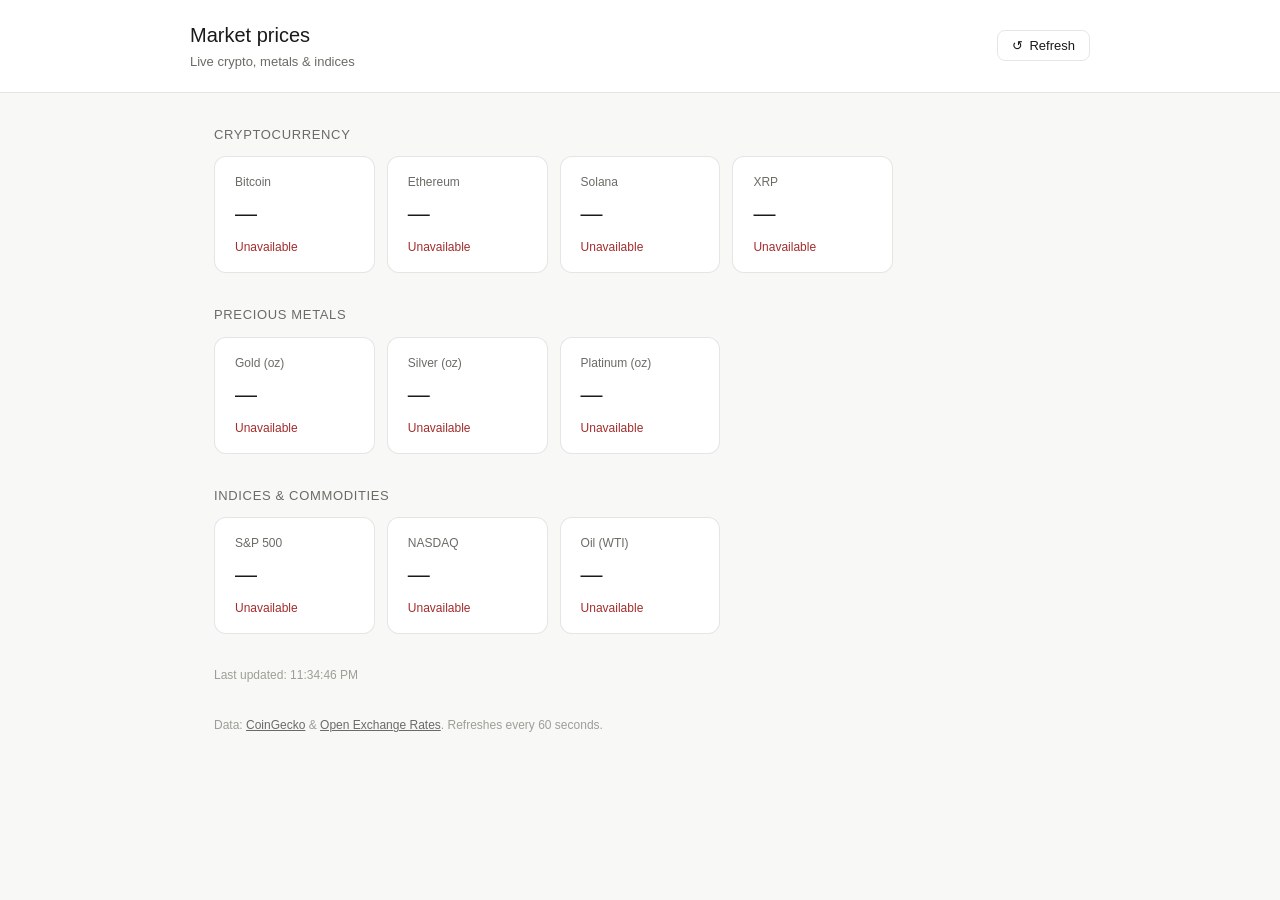
==== index.html @ fa451ee8 "First batch" ====
<!DOCTYPE html>
<html lang="en">
<head>
  <meta charset="UTF-8" />
  <meta name="viewport" content="width=device-width, initial-scale=1.0" />
  <title>Market Prices — Live Tracker</title>
  <link rel="stylesheet" href="style.css" />
</head>
<body>

  <header>
    <div class="header-inner">
      <div>
        <h1>Market prices</h1>
        <p class="subtitle">Live crypto, metals &amp; indices</p>
      </div>
      <button id="refresh-btn" onclick="fetchAll()">
        <span id="refresh-icon">↺</span> Refresh
      </button>
    </div>
  </header>

  <main>
    <section class="section">
      <h2 class="section-title">Cryptocurrency</h2>
      <div class="grid" id="crypto-grid">
        <div class="card skeleton"></div>
        <div class="card skeleton"></div>
        <div class="card skeleton"></div>
      </div>
    </section>

    <section class="section">
      <h2 class="section-title">Precious metals</h2>
      <div class="grid" id="metals-grid">
        <div class="card skeleton"></div>
        <div class="card skeleton"></div>
      </div>
    </section>

    <section class="section">
      <h2 class="section-title">Indices &amp; commodities</h2>
      <div class="grid" id="indices-grid">
        <div class="card skeleton"></div>
        <div class="card skeleton"></div>
        <div class="card skeleton"></div>
      </div>
    </section>

    <p class="updated" id="updated-time">Fetching prices…</p>
  </main>

  <footer>
    <p>Data: <a href="https://www.coingecko.com" target="_blank">CoinGecko</a> &amp; <a href="https://open.er-api.com" target="_blank">Open Exchange Rates</a>. Refreshes every 60 seconds.</p>
  </footer>

  <script src="app.js"></script>
</body>
</html>
---- style.css ----
/* ── Reset & base ────────────────────────────────── */
*, *::before, *::after { box-sizing: border-box; margin: 0; padding: 0; }

:root {
  --bg:        #f8f8f6;
  --surface:   #ffffff;
  --border:    rgba(0,0,0,0.10);
  --text:      #1a1a18;
  --muted:     #6b6b66;
  --hint:      #9e9e98;
  --up:        #0f6e56;
  --up-bg:     #e1f5ee;
  --down:      #a32d2d;
  --down-bg:   #fcebeb;
  --radius-md: 8px;
  --radius-lg: 12px;
}

@media (prefers-color-scheme: dark) {
  :root {
    --bg:      #1c1c1a;
    --surface: #262624;
    --border:  rgba(255,255,255,0.10);
    --text:    #f0f0ec;
    --muted:   #9e9e98;
    --hint:    #6b6b66;
    --up:      #5dcaa5;
    --up-bg:   #04342c;
    --down:    #f09595;
    --down-bg: #501313;
  }
}

body {
  font-family: -apple-system, BlinkMacSystemFont, "Segoe UI", Helvetica, Arial, sans-serif;
  background: var(--bg);
  color: var(--text);
  font-size: 15px;
  line-height: 1.5;
  min-height: 100vh;
}

/* ── Header ──────────────────────────────────────── */
header {
  background: var(--surface);
  border-bottom: 0.5px solid var(--border);
  padding: 1.25rem 1.5rem;
  position: sticky;
  top: 0;
  z-index: 10;
}

.header-inner {
  max-width: 900px;
  margin: 0 auto;
  display: flex;
  align-items: center;
  justify-content: space-between;
  gap: 1rem;
}

header h1 {
  font-size: 20px;
  font-weight: 500;
  color: var(--text);
}

.subtitle {
  font-size: 13px;
  color: var(--muted);
  margin-top: 2px;
}

/* ── Refresh button ──────────────────────────────── */
#refresh-btn {
  background: transparent;
  border: 0.5px solid var(--border);
  border-radius: var(--radius-md);
  padding: 7px 14px;
  font-size: 13px;
  color: var(--text);
  cursor: pointer;
  display: flex;
  align-items: center;
  gap: 6px;
  transition: background 0.15s;
  white-space: nowrap;
}
#refresh-btn:hover { background: rgba(0,0,0,0.05); }
#refresh-btn:active { transform: scale(0.97); }
#refresh-btn.loading #refresh-icon { display: inline-block; animation: spin 0.8s linear infinite; }

@keyframes spin { to { transform: rotate(360deg); } }

/* ── Main layout ─────────────────────────────────── */
main {
  max-width: 900px;
  margin: 0 auto;
  padding: 2rem 1.5rem;
}

.section { margin-bottom: 2rem; }

.section-title {
  font-size: 13px;
  font-weight: 500;
  color: var(--muted);
  text-transform: uppercase;
  letter-spacing: 0.05em;
  margin-bottom: 0.75rem;
}

/* ── Grid & cards ────────────────────────────────── */
.grid {
  display: grid;
  grid-template-columns: repeat(auto-fill, minmax(160px, 1fr));
  gap: 12px;
}

.card {
  background: var(--surface);
  border: 0.5px solid var(--border);
  border-radius: var(--radius-lg);
  padding: 1rem 1.25rem;
  min-height: 110px;
}

/* Skeleton loader */
.skeleton {
  background: linear-gradient(90deg, var(--surface) 25%, var(--border) 50%, var(--surface) 75%);
  background-size: 200% 100%;
  animation: shimmer 1.4s infinite;
  border-color: transparent;
}
@keyframes shimmer { to { background-position: -200% 0; } }

.card-name {
  font-size: 12px;
  color: var(--muted);
  margin-bottom: 6px;
  white-space: nowrap;
  overflow: hidden;
  text-overflow: ellipsis;
}

.card-price {
  font-size: 22px;
  font-weight: 500;
  color: var(--text);
  margin-bottom: 8px;
  white-space: nowrap;
}

.badge {
  display: inline-block;
  font-size: 12px;
  font-weight: 500;
  padding: 2px 9px;
  border-radius: 99px;
}
.badge.up   { background: var(--up-bg);   color: var(--up);   }
.badge.down { background: var(--down-bg); color: var(--down); }
.badge.flat { background: rgba(0,0,0,0.06); color: var(--muted); }

.card-error {
  font-size: 12px;
  color: var(--down);
  margin-top: 4px;
}

/* ── Updated timestamp ───────────────────────────── */
.updated {
  font-size: 12px;
  color: var(--hint);
  margin-top: 0.5rem;
}

/* ── Footer ──────────────────────────────────────── */
footer {
  max-width: 900px;
  margin: 0 auto;
  padding: 0 1.5rem 2rem;
  font-size: 12px;
  color: var(--hint);
}
footer a { color: var(--muted); }
footer a:hover { color: var(--text); }

/* ── Responsive ──────────────────────────────────── */
@media (max-width: 480px) {
  main, footer { padding-left: 1rem; padding-right: 1rem; }
  .header-inner { flex-direction: column; align-items: flex-start; }
  .card-price { font-size: 19px; }
}
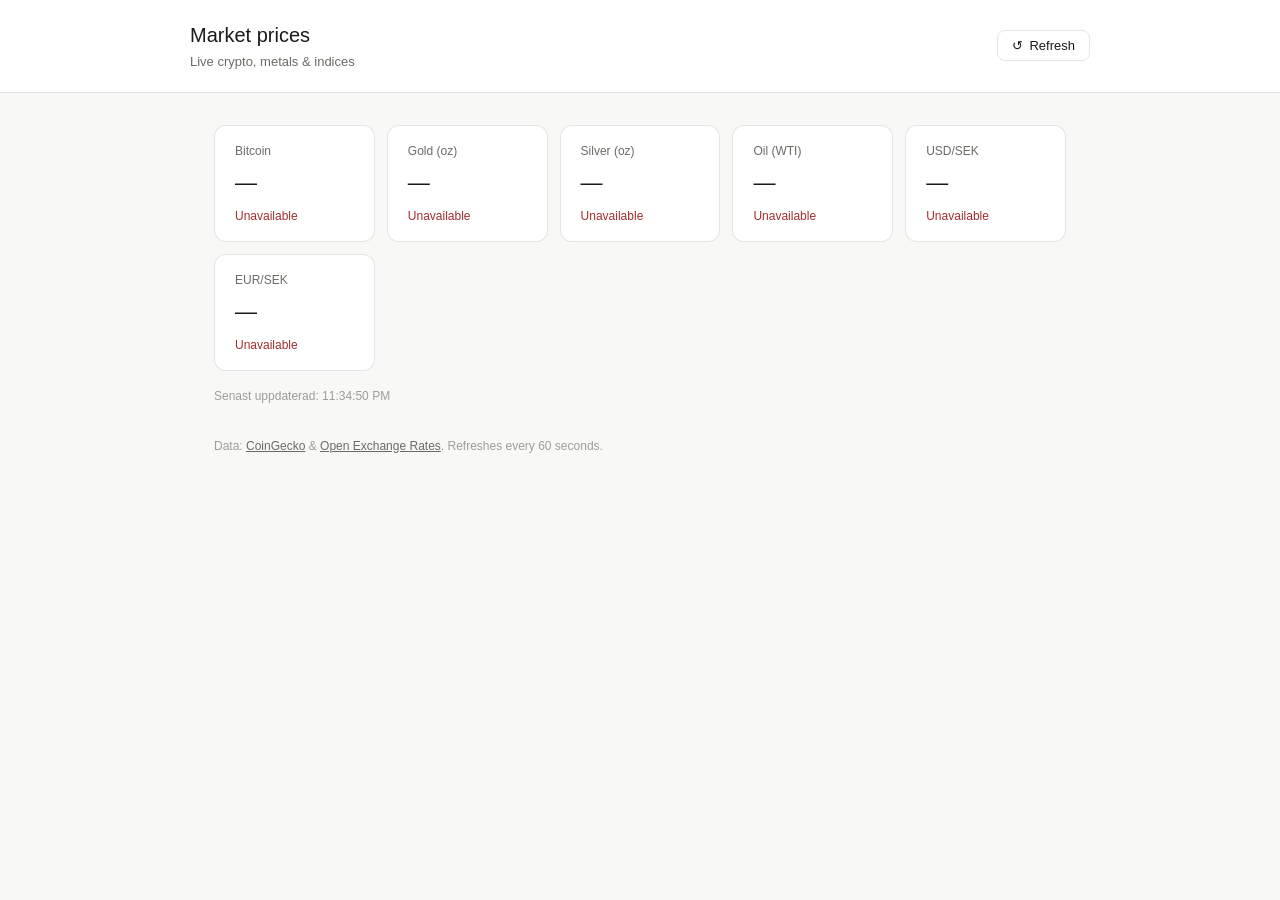
==== commit 751d7244: "2.2" ====
--- a/index.html
+++ b/index.html
@@ -14,39 +14,25 @@
         <h1>Market prices</h1>
         <p class="subtitle">Live crypto, metals &amp; indices</p>
       </div>
-      <button id="refresh-btn" onclick="fetchAll()">
+      <button id="refresh-btn">
         <span id="refresh-icon">↺</span> Refresh
       </button>
     </div>
   </header>
 
   <main>
-    <section class="section">
-      <h2 class="section-title">Cryptocurrency</h2>
-      <div class="grid" id="crypto-grid">
-        <div class="card skeleton"></div>
-        <div class="card skeleton"></div>
-        <div class="card skeleton"></div>
-      </div>
-    </section>
-
-    <section class="section">
-      <h2 class="section-title">Precious metals</h2>
-      <div class="grid" id="metals-grid">
-        <div class="card skeleton"></div>
-        <div class="card skeleton"></div>
-      </div>
-    </section>
-
-    <section class="section">
-      <h2 class="section-title">Indices &amp; commodities</h2>
-      <div class="grid" id="indices-grid">
-        <div class="card skeleton"></div>
-        <div class="card skeleton"></div>
-        <div class="card skeleton"></div>
-      </div>
-    </section>
-
+    <div class="grid" id="crypto-grid">
+      <div class="card skeleton"></div>
+    </div>
+    <div class="grid" id="metals-grid">
+      <div class="card skeleton"></div>
+      <div class="card skeleton"></div>
+    </div>
+    <div class="grid" id="indices-grid">
+      <div class="card skeleton"></div>
+      <div class="card skeleton"></div>
+      <div class="card skeleton"></div>
+    </div>
     <p class="updated" id="updated-time">Fetching prices…</p>
   </main>
 
@@ -56,4 +42,4 @@
 
   <script src="app.js"></script>
 </body>
-</html>
+</html>
--- a/style.css
+++ b/style.css
@@ -86,9 +86,12 @@
   transition: background 0.15s;
   white-space: nowrap;
 }
-#refresh-btn:hover { background: rgba(0,0,0,0.05); }
+#refresh-btn:hover  { background: rgba(0,0,0,0.05); }
 #refresh-btn:active { transform: scale(0.97); }
-#refresh-btn.loading #refresh-icon { display: inline-block; animation: spin 0.8s linear infinite; }
+#refresh-btn.loading #refresh-icon {
+  display: inline-block;
+  animation: spin 0.8s linear infinite;
+}
 
 @keyframes spin { to { transform: rotate(360deg); } }
 
@@ -97,26 +100,20 @@
   max-width: 900px;
   margin: 0 auto;
   padding: 2rem 1.5rem;
-}
-
-.section { margin-bottom: 2rem; }
-
-.section-title {
-  font-size: 13px;
-  font-weight: 500;
-  color: var(--muted);
-  text-transform: uppercase;
-  letter-spacing: 0.05em;
-  margin-bottom: 0.75rem;
-}
-
-/* ── Grid & cards ────────────────────────────────── */
-.grid {
   display: grid;
   grid-template-columns: repeat(auto-fill, minmax(160px, 1fr));
   gap: 12px;
+  align-items: start;
 }
 
+/* Grids flödar in i förälderns grid */
+#crypto-grid,
+#metals-grid,
+#indices-grid {
+  display: contents;
+}
+
+/* ── Cards ───────────────────────────────────────── */
 .card {
   background: var(--surface);
   border: 0.5px solid var(--border);
@@ -158,9 +155,9 @@
   padding: 2px 9px;
   border-radius: 99px;
 }
-.badge.up   { background: var(--up-bg);   color: var(--up);   }
-.badge.down { background: var(--down-bg); color: var(--down); }
-.badge.flat { background: rgba(0,0,0,0.06); color: var(--muted); }
+.badge.up   { background: var(--up-bg);             color: var(--up);   }
+.badge.down { background: var(--down-bg);            color: var(--down); }
+.badge.flat { background: rgba(0,0,0,0.06);          color: var(--muted); }
 
 .card-error {
   font-size: 12px;
@@ -170,9 +167,10 @@
 
 /* ── Updated timestamp ───────────────────────────── */
 .updated {
+  grid-column: 1 / -1;
   font-size: 12px;
   color: var(--hint);
-  margin-top: 0.5rem;
+  margin-top: 0.25rem;
 }
 
 /* ── Footer ──────────────────────────────────────── */
@@ -183,12 +181,12 @@
   font-size: 12px;
   color: var(--hint);
 }
-footer a { color: var(--muted); }
-footer a:hover { color: var(--text); }
+footer a       { color: var(--muted); }
+footer a:hover { color: var(--text);  }
 
 /* ── Responsive ──────────────────────────────────── */
 @media (max-width: 480px) {
-  main, footer { padding-left: 1rem; padding-right: 1rem; }
-  .header-inner { flex-direction: column; align-items: flex-start; }
-  .card-price { font-size: 19px; }
-}
+  main, footer      { padding-left: 1rem; padding-right: 1rem; }
+  .header-inner     { flex-direction: column; align-items: flex-start; }
+  .card-price       { font-size: 19px; }
+}
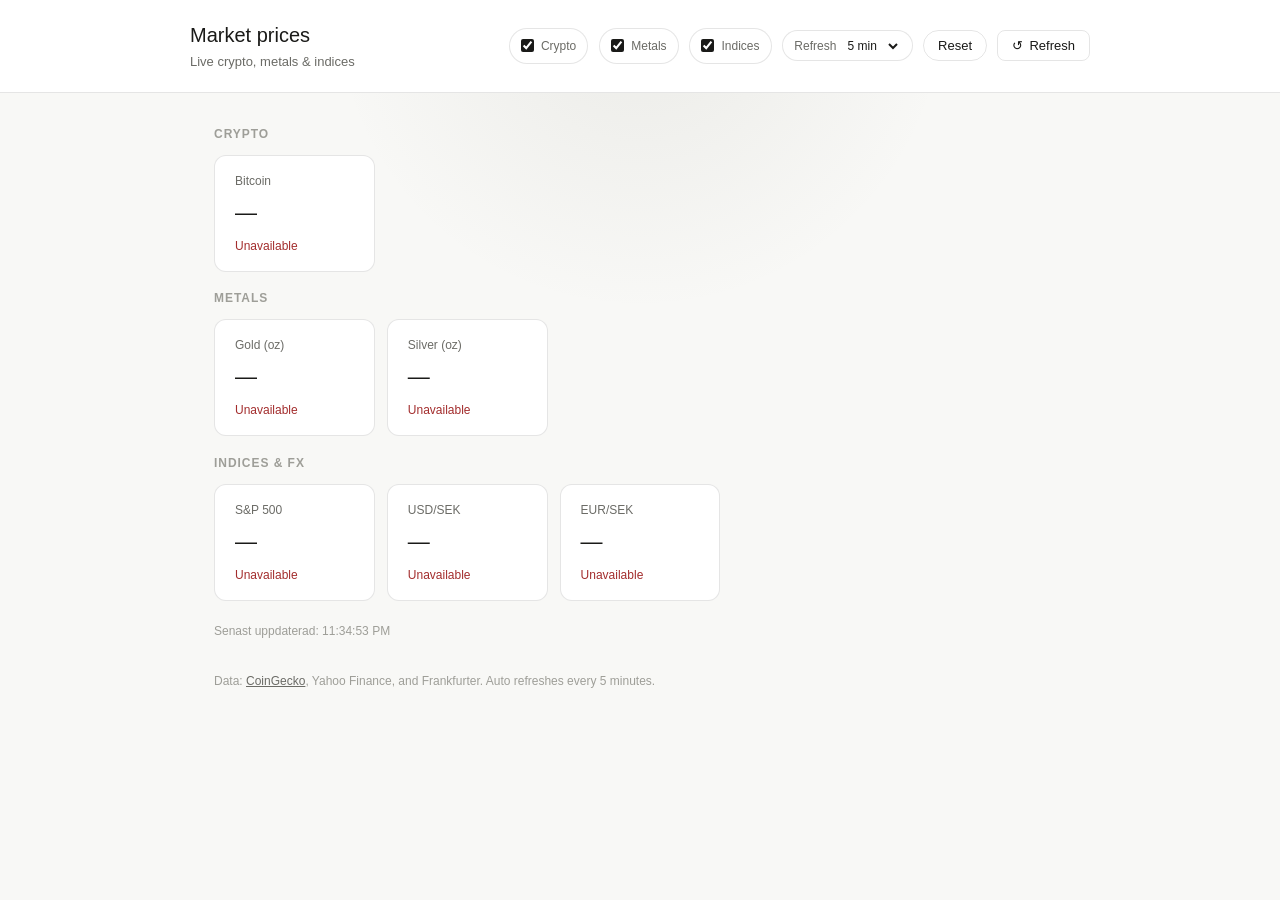
==== commit 412f55e1: "2.3" ====
--- a/index.html
+++ b/index.html
@@ -14,30 +14,71 @@
         <h1>Market prices</h1>
         <p class="subtitle">Live crypto, metals &amp; indices</p>
       </div>
-      <button id="refresh-btn">
-        <span id="refresh-icon">↺</span> Refresh
-      </button>
+      <div class="header-actions">
+        <label class="control control-inline">
+          <input type="checkbox" id="toggle-crypto" data-section-toggle="crypto" checked />
+          Crypto
+        </label>
+        <label class="control control-inline">
+          <input type="checkbox" id="toggle-metals" data-section-toggle="metals" checked />
+          Metals
+        </label>
+        <label class="control control-inline">
+          <input type="checkbox" id="toggle-indices" data-section-toggle="indices" checked />
+          Indices
+        </label>
+        <label class="control control-select" for="refresh-interval">
+          Refresh
+          <select id="refresh-interval">
+            <option value="1">1 min</option>
+            <option value="5" selected>5 min</option>
+            <option value="15">15 min</option>
+          </select>
+        </label>
+        <button id="reset-layout" type="button">Reset</button>
+        <button id="refresh-btn" type="button">
+          <span id="refresh-icon">↺</span> Refresh
+        </button>
+      </div>
     </div>
   </header>
 
   <main>
-    <div class="grid" id="crypto-grid">
-      <div class="card skeleton"></div>
-    </div>
-    <div class="grid" id="metals-grid">
-      <div class="card skeleton"></div>
-      <div class="card skeleton"></div>
-    </div>
-    <div class="grid" id="indices-grid">
-      <div class="card skeleton"></div>
-      <div class="card skeleton"></div>
-      <div class="card skeleton"></div>
-    </div>
+    <section class="market-section" data-section="crypto">
+      <div class="section-head">
+        <h2>Crypto</h2>
+      </div>
+      <div class="grid" id="crypto-grid">
+        <div class="card skeleton"></div>
+      </div>
+    </section>
+
+    <section class="market-section" data-section="metals">
+      <div class="section-head">
+        <h2>Metals</h2>
+      </div>
+      <div class="grid" id="metals-grid">
+        <div class="card skeleton"></div>
+        <div class="card skeleton"></div>
+      </div>
+    </section>
+
+    <section class="market-section" data-section="indices">
+      <div class="section-head">
+        <h2>Indices &amp; FX</h2>
+      </div>
+      <div class="grid" id="indices-grid">
+        <div class="card skeleton"></div>
+        <div class="card skeleton"></div>
+        <div class="card skeleton"></div>
+      </div>
+    </section>
+
     <p class="updated" id="updated-time">Fetching prices…</p>
   </main>
 
   <footer>
-    <p>Data: <a href="https://www.coingecko.com" target="_blank">CoinGecko</a> &amp; <a href="https://open.er-api.com" target="_blank">Open Exchange Rates</a>. Refreshes every 60 seconds.</p>
+    <p>Data: <a href="https://www.coingecko.com" target="_blank" rel="noreferrer">CoinGecko</a>, Yahoo Finance, and Frankfurter. Auto refreshes every <span id="refresh-label">5 minutes</span>.</p>
   </footer>
 
   <script src="app.js"></script>
--- a/style.css
+++ b/style.css
@@ -5,6 +5,7 @@
   --bg:        #f8f8f6;
   --surface:   #ffffff;
   --border:    rgba(0,0,0,0.10);
+  --border-strong: rgba(0,0,0,0.16);
   --text:      #1a1a18;
   --muted:     #6b6b66;
   --hint:      #9e9e98;
@@ -21,6 +22,7 @@
     --bg:      #1c1c1a;
     --surface: #262624;
     --border:  rgba(255,255,255,0.10);
+    --border-strong: rgba(255,255,255,0.16);
     --text:    #f0f0ec;
     --muted:   #9e9e98;
     --hint:    #6b6b66;
@@ -33,7 +35,9 @@
 
 body {
   font-family: -apple-system, BlinkMacSystemFont, "Segoe UI", Helvetica, Arial, sans-serif;
-  background: var(--bg);
+  background:
+    radial-gradient(circle at top, rgba(120, 120, 100, 0.10), transparent 28%),
+    var(--bg);
   color: var(--text);
   font-size: 15px;
   line-height: 1.5;
@@ -71,6 +75,64 @@
   margin-top: 2px;
 }
 
+.header-actions {
+  display: flex;
+  align-items: center;
+  justify-content: flex-end;
+  gap: 0.65rem;
+  flex-wrap: wrap;
+}
+
+.control {
+  display: inline-flex;
+  align-items: center;
+  gap: 0.45rem;
+  font-size: 12px;
+  color: var(--muted);
+}
+
+.control-inline {
+  padding: 0.5rem 0.7rem;
+  border: 0.5px solid var(--border);
+  border-radius: 999px;
+  background: rgba(255,255,255,0.25);
+}
+
+.control-inline input {
+  accent-color: var(--text);
+}
+
+.control-select {
+  padding: 0.35rem 0.7rem;
+  border: 0.5px solid var(--border);
+  border-radius: 999px;
+  background: rgba(255,255,255,0.25);
+}
+
+.control-select select {
+  background: transparent;
+  border: 0;
+  color: var(--text);
+  font: inherit;
+  outline: none;
+}
+
+.header-actions button {
+  background: transparent;
+  border: 0.5px solid var(--border);
+  border-radius: 999px;
+  padding: 7px 14px;
+  font-size: 13px;
+  color: var(--text);
+  cursor: pointer;
+  transition: background 0.15s, border-color 0.15s;
+}
+
+.header-actions button:hover {
+  background: rgba(0,0,0,0.05);
+  border-color: var(--border-strong);
+}
+
 /* ── Refresh button ──────────────────────────────── */
 #refresh-btn {
   background: transparent;
@@ -100,17 +162,36 @@
   max-width: 900px;
   margin: 0 auto;
   padding: 2rem 1.5rem;
+  display: flex;
+  flex-direction: column;
+  gap: 1.1rem;
+}
+
+.market-section {
+  display: grid;
+  gap: 0.75rem;
+}
+
+.section-head {
+  display: flex;
+  align-items: center;
+  justify-content: space-between;
+  gap: 1rem;
+}
+
+.section-head h2 {
+  font-size: 12px;
+  font-weight: 600;
+  letter-spacing: 0.08em;
+  text-transform: uppercase;
+  color: var(--hint);
+}
+
+.grid {
   display: grid;
   grid-template-columns: repeat(auto-fill, minmax(160px, 1fr));
   gap: 12px;
   align-items: start;
-}
-
-/* Grids flödar in i förälderns grid */
-#crypto-grid,
-#metals-grid,
-#indices-grid {
-  display: contents;
 }
 
 /* ── Cards ───────────────────────────────────────── */
@@ -188,5 +269,9 @@
 @media (max-width: 480px) {
   main, footer      { padding-left: 1rem; padding-right: 1rem; }
   .header-inner     { flex-direction: column; align-items: flex-start; }
+  .header-actions   { width: 100%; justify-content: flex-start; }
+  .control-inline,
+  .control-select   { width: 100%; justify-content: space-between; }
+  .section-head     { align-items: flex-start; }
   .card-price       { font-size: 19px; }
 }
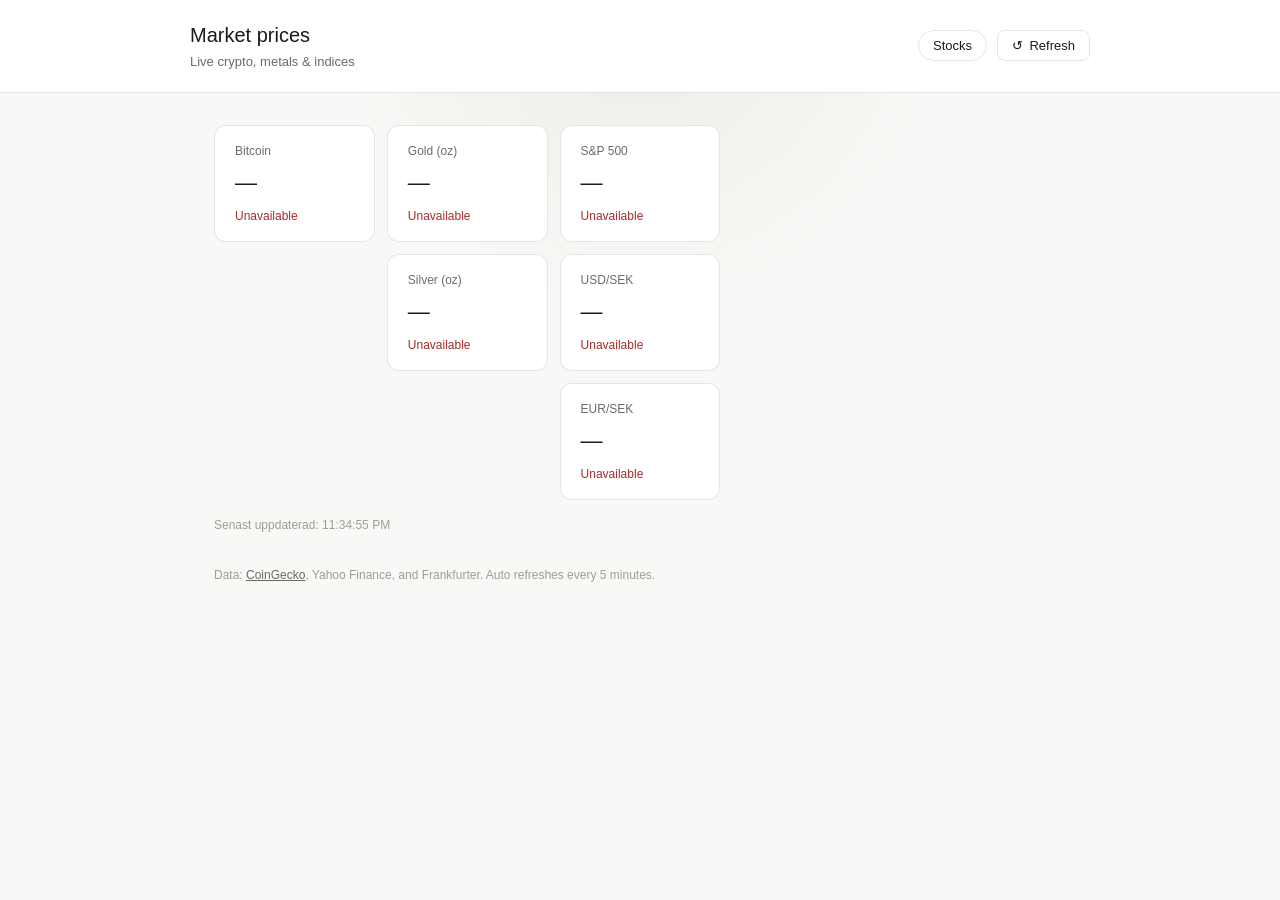
==== commit 2d08e82c: "2.4" ====
--- a/index.html
+++ b/index.html
@@ -15,27 +15,7 @@
         <p class="subtitle">Live crypto, metals &amp; indices</p>
       </div>
       <div class="header-actions">
-        <label class="control control-inline">
-          <input type="checkbox" id="toggle-crypto" data-section-toggle="crypto" checked />
-          Crypto
-        </label>
-        <label class="control control-inline">
-          <input type="checkbox" id="toggle-metals" data-section-toggle="metals" checked />
-          Metals
-        </label>
-        <label class="control control-inline">
-          <input type="checkbox" id="toggle-indices" data-section-toggle="indices" checked />
-          Indices
-        </label>
-        <label class="control control-select" for="refresh-interval">
-          Refresh
-          <select id="refresh-interval">
-            <option value="1">1 min</option>
-            <option value="5" selected>5 min</option>
-            <option value="15">15 min</option>
-          </select>
-        </label>
-        <button id="reset-layout" type="button">Reset</button>
+        <button id="tesla-page-btn" type="button">Stocks</button>
         <button id="refresh-btn" type="button">
           <span id="refresh-icon">↺</span> Refresh
         </button>
@@ -44,35 +24,20 @@
   </header>
 
   <main>
-    <section class="market-section" data-section="crypto">
-      <div class="section-head">
-        <h2>Crypto</h2>
-      </div>
-      <div class="grid" id="crypto-grid">
-        <div class="card skeleton"></div>
-      </div>
-    </section>
+    <div class="grid" id="crypto-grid">
+      <div class="card skeleton"></div>
+    </div>
 
-    <section class="market-section" data-section="metals">
-      <div class="section-head">
-        <h2>Metals</h2>
-      </div>
-      <div class="grid" id="metals-grid">
-        <div class="card skeleton"></div>
-        <div class="card skeleton"></div>
-      </div>
-    </section>
+    <div class="grid" id="metals-grid">
+      <div class="card skeleton"></div>
+      <div class="card skeleton"></div>
+    </div>
 
-    <section class="market-section" data-section="indices">
-      <div class="section-head">
-        <h2>Indices &amp; FX</h2>
-      </div>
-      <div class="grid" id="indices-grid">
-        <div class="card skeleton"></div>
-        <div class="card skeleton"></div>
-        <div class="card skeleton"></div>
-      </div>
-    </section>
+    <div class="grid" id="indices-grid">
+      <div class="card skeleton"></div>
+      <div class="card skeleton"></div>
+      <div class="card skeleton"></div>
+    </div>
 
     <p class="updated" id="updated-time">Fetching prices…</p>
   </main>
--- a/style.css
+++ b/style.css
@@ -162,29 +162,10 @@
   max-width: 900px;
   margin: 0 auto;
   padding: 2rem 1.5rem;
-  display: flex;
-  flex-direction: column;
-  gap: 1.1rem;
-}
-
-.market-section {
-  display: grid;
-  gap: 0.75rem;
-}
-
-.section-head {
-  display: flex;
-  align-items: center;
-  justify-content: space-between;
-  gap: 1rem;
-}
-
-.section-head h2 {
-  font-size: 12px;
-  font-weight: 600;
-  letter-spacing: 0.08em;
-  text-transform: uppercase;
-  color: var(--hint);
+  display: grid;
+  grid-template-columns: repeat(auto-fill, minmax(160px, 1fr));
+  gap: 12px;
+  align-items: start;
 }
 
 .grid {
@@ -270,8 +251,138 @@
   main, footer      { padding-left: 1rem; padding-right: 1rem; }
   .header-inner     { flex-direction: column; align-items: flex-start; }
   .header-actions   { width: 100%; justify-content: flex-start; }
-  .control-inline,
-  .control-select   { width: 100%; justify-content: space-between; }
-  .section-head     { align-items: flex-start; }
   .card-price       { font-size: 19px; }
+}
+
+/* ── Tesla stock page ────────────────────────────── */
+.stock-body {
+  background:
+    radial-gradient(circle at top, rgba(180, 50, 50, 0.12), transparent 30%),
+    var(--bg);
+}
+
+.stocks-main {
+  max-width: 900px;
+  margin: 0 auto;
+  padding: 2rem 1.5rem 3rem;
+  display: grid;
+  gap: 1rem;
+}
+
+.stocks-section {
+  display: grid;
+  gap: 0.75rem;
+}
+
+.stock-page-head {
+  display: flex;
+  align-items: center;
+  justify-content: space-between;
+  gap: 1rem;
+}
+
+.stock-page-head h2 {
+  font-size: 12px;
+  font-weight: 600;
+  letter-spacing: 0.08em;
+  text-transform: uppercase;
+  color: var(--hint);
+}
+
+.stock-page-head p {
+  font-size: 13px;
+  color: var(--muted);
+}
+
+.stocks-grid {
+  display: grid;
+  grid-template-columns: repeat(auto-fit, minmax(190px, 1fr));
+  gap: 12px;
+}
+
+.stock-card {
+  padding: 1rem 1.1rem;
+  border: 0.5px solid var(--border);
+  border-radius: 16px;
+  background: var(--surface);
+  min-height: 170px;
+  display: grid;
+  gap: 0.7rem;
+}
+
+.stock-card-top {
+  display: flex;
+  align-items: start;
+  justify-content: space-between;
+  gap: 0.75rem;
+}
+
+.stock-top-meta {
+  display: grid;
+  justify-items: end;
+  gap: 0.35rem;
+}
+
+.stock-name {
+  font-size: 1rem;
+  font-weight: 600;
+  color: var(--text);
+}
+
+.stock-prev-close {
+  font-size: 11px;
+  color: var(--hint);
+  letter-spacing: 0.02em;
+}
+
+.stock-price {
+  font-size: 2rem;
+  font-weight: 600;
+  letter-spacing: -0.04em;
+}
+
+.stock-meta {
+  display: flex;
+  align-items: center;
+  justify-content: space-between;
+  gap: 0.75rem;
+  font-size: 12px;
+}
+
+.stock-meta span {
+  color: var(--hint);
+  text-transform: uppercase;
+  letter-spacing: 0.08em;
+}
+
+.stock-meta strong {
+  color: var(--text);
+  font-weight: 600;
+  text-align: right;
+}
+
+.stock-note {
+  font-size: 12px;
+  color: var(--hint);
+}
+
+.skeleton-card {
+  min-height: 170px;
+  position: relative;
+  overflow: hidden;
+}
+
+.skeleton-card::after {
+  content: "";
+  position: absolute;
+  inset: 0;
+  background: linear-gradient(90deg, transparent, rgba(127,127,127,0.12), transparent);
+  transform: translateX(-100%);
+  animation: shimmer 1.2s infinite;
+}
+
+@media (max-width: 480px) {
+  .stocks-main { padding-top: 1rem; }
+  .stock-page-head { align-items: flex-start; flex-direction: column; }
+  .stock-card { min-height: 160px; }
 }
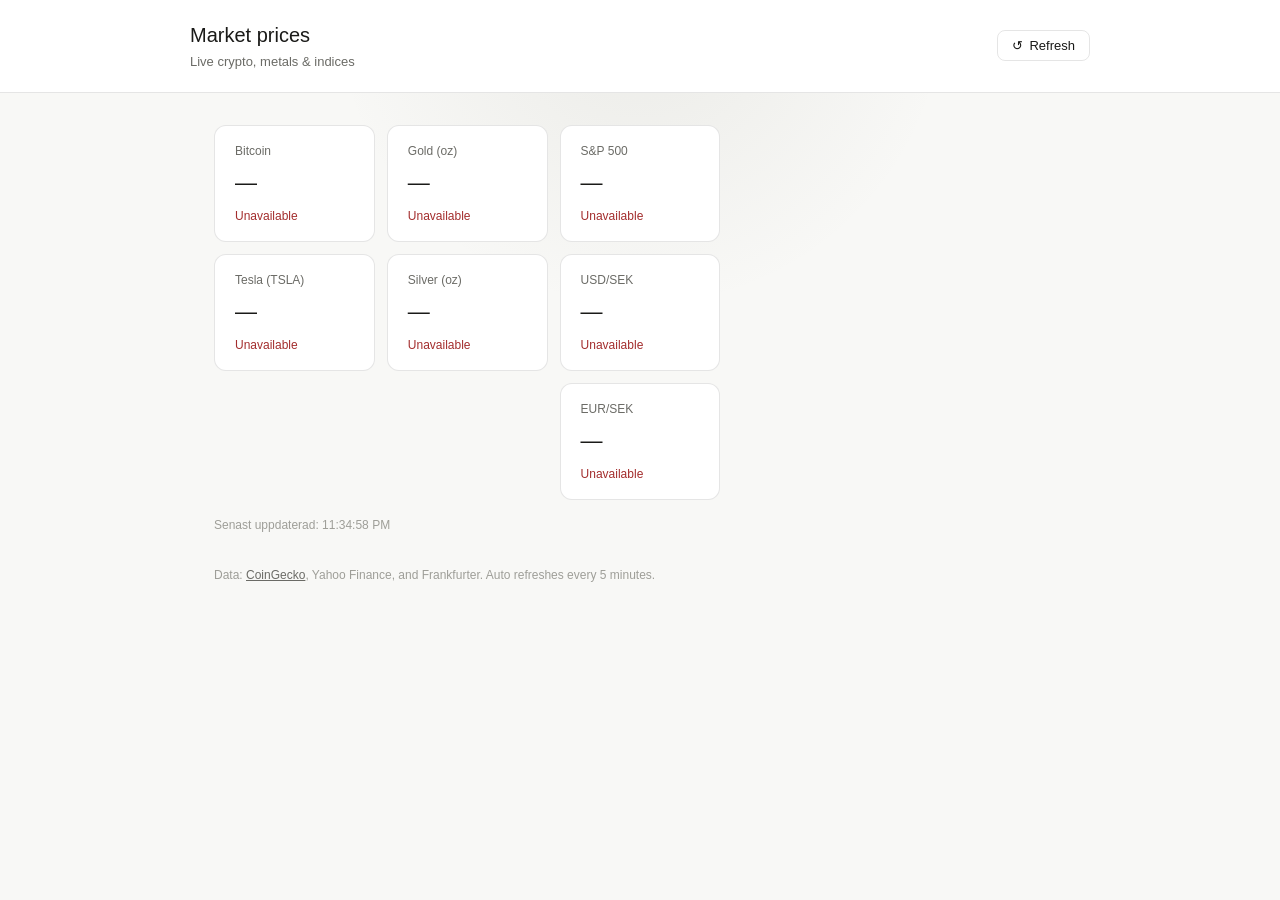
==== commit d1101e87: "2.5" ====
--- a/index.html
+++ b/index.html
@@ -15,7 +15,6 @@
         <p class="subtitle">Live crypto, metals &amp; indices</p>
       </div>
       <div class="header-actions">
-        <button id="tesla-page-btn" type="button">Stocks</button>
         <button id="refresh-btn" type="button">
           <span id="refresh-icon">↺</span> Refresh
         </button>
--- a/style.css
+++ b/style.css
@@ -117,18 +117,26 @@
   outline: none;
 }
 
-.header-actions button {
+.header-actions button,
+.header-actions .button-link,
+.header-button {
+  display: inline-flex;
+  align-items: center;
+  justify-content: center;
   background: transparent;
   border: 0.5px solid var(--border);
   border-radius: 999px;
   padding: 7px 14px;
   font-size: 13px;
   color: var(--text);
+  text-decoration: none;
   cursor: pointer;
   transition: background 0.15s, border-color 0.15s;
 }
 
-.header-actions button:hover {
+.header-actions button:hover,
+.header-actions .button-link:hover,
+.header-button:hover {
   background: rgba(0,0,0,0.05);
   border-color: var(--border-strong);
 }
@@ -210,6 +218,12 @@
   white-space: nowrap;
 }
 
+.card-subtext {
+  font-size: 12px;
+  color: var(--muted);
+  margin-top: 6px;
+}
+
 .badge {
   display: inline-block;
   font-size: 12px;
@@ -296,8 +310,9 @@
 
 .stocks-grid {
   display: grid;
-  grid-template-columns: repeat(auto-fit, minmax(190px, 1fr));
+  grid-template-columns: repeat(auto-fit, minmax(220px, 1fr));
   gap: 12px;
+  align-items: stretch;
 }
 
 .stock-card {
@@ -305,7 +320,7 @@
   border: 0.5px solid var(--border);
   border-radius: 16px;
   background: var(--surface);
-  min-height: 170px;
+  min-height: 150px;
   display: grid;
   gap: 0.7rem;
 }
@@ -331,8 +346,9 @@
 
 .stock-prev-close {
   font-size: 11px;
-  color: var(--hint);
+  color: var(--muted);
   letter-spacing: 0.02em;
+  white-space: nowrap;
 }
 
 .stock-price {
